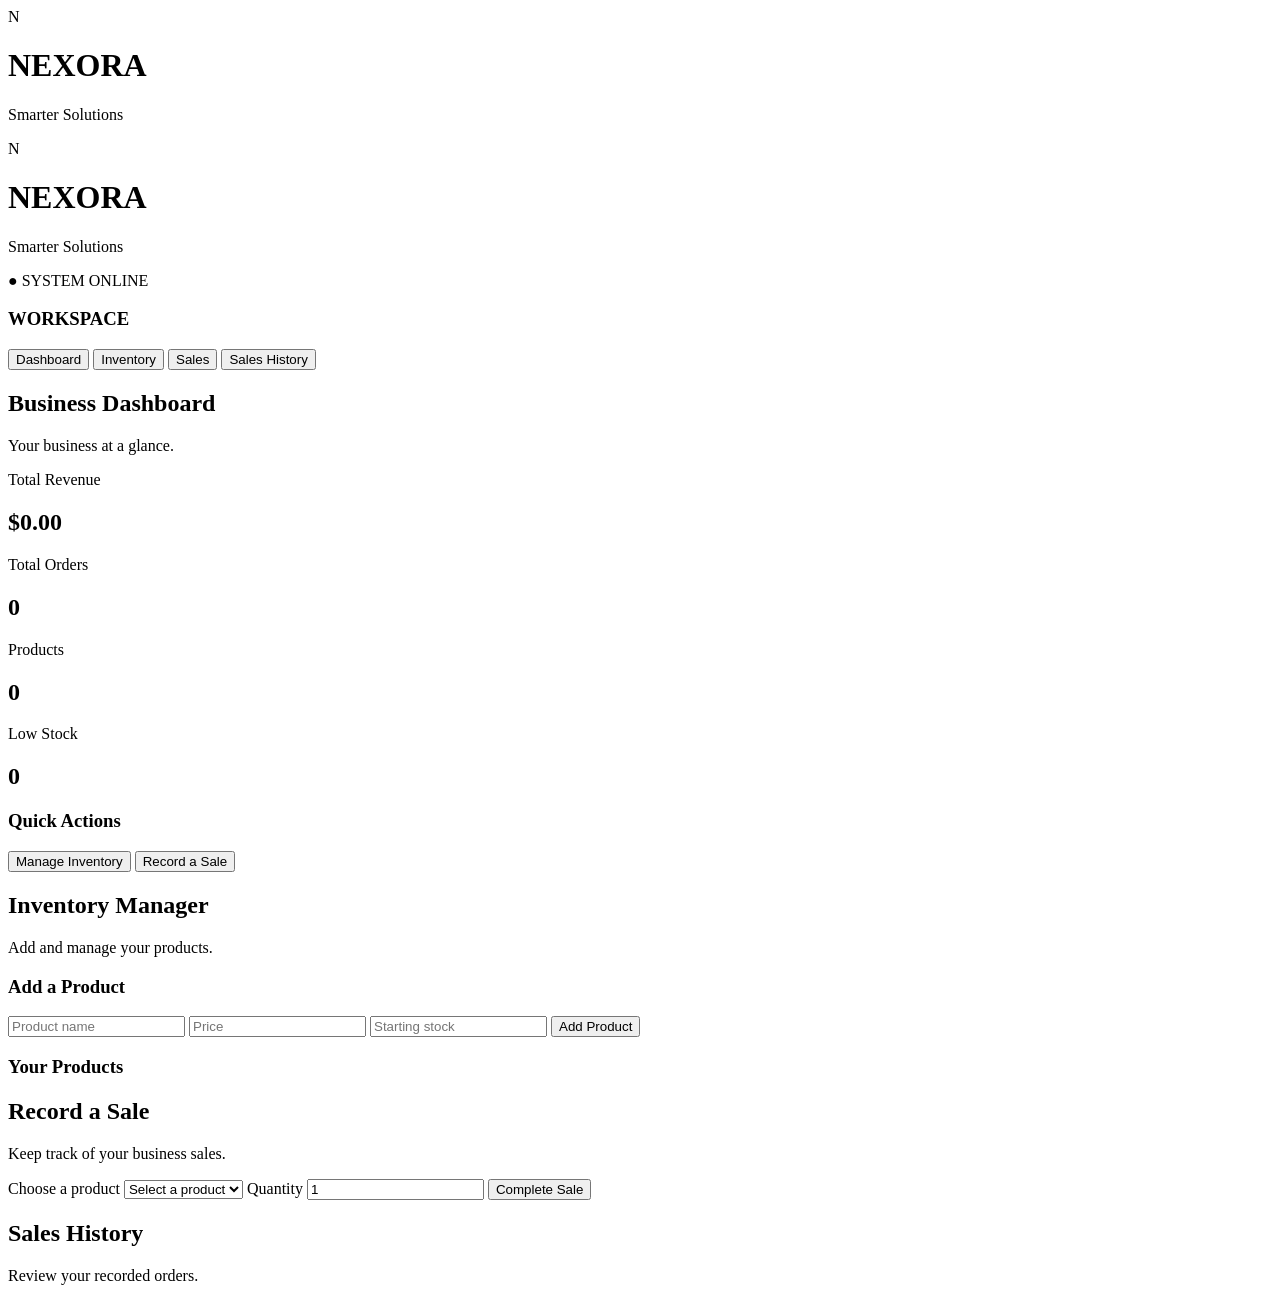
==== index.html @ ad4c7727 "Add initial HTML structure for NEXORA application" ====
<!DOCTYPE html>
<html lang="en">
<head>
  <meta charset="UTF-8">
  <meta name="viewport" content="width=device-width, initial-scale=1.0">
  <title>NEXORA | Smarter Solutions</title>
  <link rel="stylesheet" href="style.css">
</head>
<body>

  <!-- Opening animation -->
  <div id="intro">
    <div class="intro-logo">N</div>
    <h1>NEXORA</h1>
    <p>Smarter Solutions</p>
  </div>

  <!-- Main application -->
  <div id="app">

    <header class="topbar">
      <div class="brand">
        <span class="brand-logo">N</span>
        <div>
          <h1>NEXORA</h1>
          <p>Smarter Solutions</p>
        </div>
      </div>
      <span class="status">● SYSTEM ONLINE</span>
    </header>

    <div class="layout">
      <aside class="sidebar">
        <h3>WORKSPACE</h3>
        <button class="nav-btn active" data-page="dashboard">Dashboard</button>
        <button class="nav-btn" data-page="inventory">Inventory</button>
        <button class="nav-btn" data-page="sales">Sales</button>
        <button class="nav-btn" data-page="history">Sales History</button>
      </aside>

      <main class="content">

        <section id="dashboard" class="page active">
          <h2>Business Dashboard</h2>
          <p class="subtitle">Your business at a glance.</p>

          <div class="stats">
            <div class="stat-card">
              <p>Total Revenue</p>
              <h2 id="totalRevenue">$0.00</h2>
            </div>
            <div class="stat-card">
              <p>Total Orders</p>
              <h2 id="totalOrders">0</h2>
            </div>
            <div class="stat-card">
              <p>Products</p>
              <h2 id="totalProducts">0</h2>
            </div>
            <div class="stat-card">
              <p>Low Stock</p>
              <h2 id="lowStock">0</h2>
            </div>
          </div>

          <div class="panel">
            <h3>Quick Actions</h3>
            <div class="actions">
              <button class="primary-btn" data-go="inventory">Manage Inventory</button>
              <button class="primary-btn" data-go="sales">Record a Sale</button>
            </div>
          </div>
        </section>

        <section id="inventory" class="page">
          <h2>Inventory Manager</h2>
          <p class="subtitle">Add and manage your products.</p>

          <div class="panel">
            <h3>Add a Product</h3>
            <form id="productForm">
              <input id="productName" type="text" placeholder="Product name" required>
              <input id="productPrice" type="number" min="0.01" step="0.01" placeholder="Price" required>
              <input id="productStock" type="number" min="0" step="1" placeholder="Starting stock" required>
              <button class="primary-btn" type="submit">Add Product</button>
            </form>
          </div>

          <div class="panel">
            <h3>Your Products</h3>
            <div id="productList"></div>
          </div>
        </section>

        <section id="sales" class="page">
          <h2>Record a Sale</h2>
          <p class="subtitle">Keep track of your business sales.</p>

          <div class="panel">
            <form id="saleForm">
              <label for="saleProduct">Choose a product</label>
              <select id="saleProduct" required>
                <option value="">Select a product</option>
              </select>

              <label for="saleQuantity">Quantity</label>
              <input id="saleQuantity" type="number" min="1" step="1" value="1" required>

              <button class="primary-btn" type="submit">Complete Sale</button>
            </form>
            <p id="saleMessage"></p>
          </div>
        </section>

        <section id="history" class="page">
          <h2>Sales History</h2>
          <p class="subtitle">Review your recorded orders.</p>
          <div class="panel">
            <div id="salesHistory"></div>
          </div>
        </section>

      </main>
    </div>
  </div>

  <script src="script.js"></script>
</body>
</html>
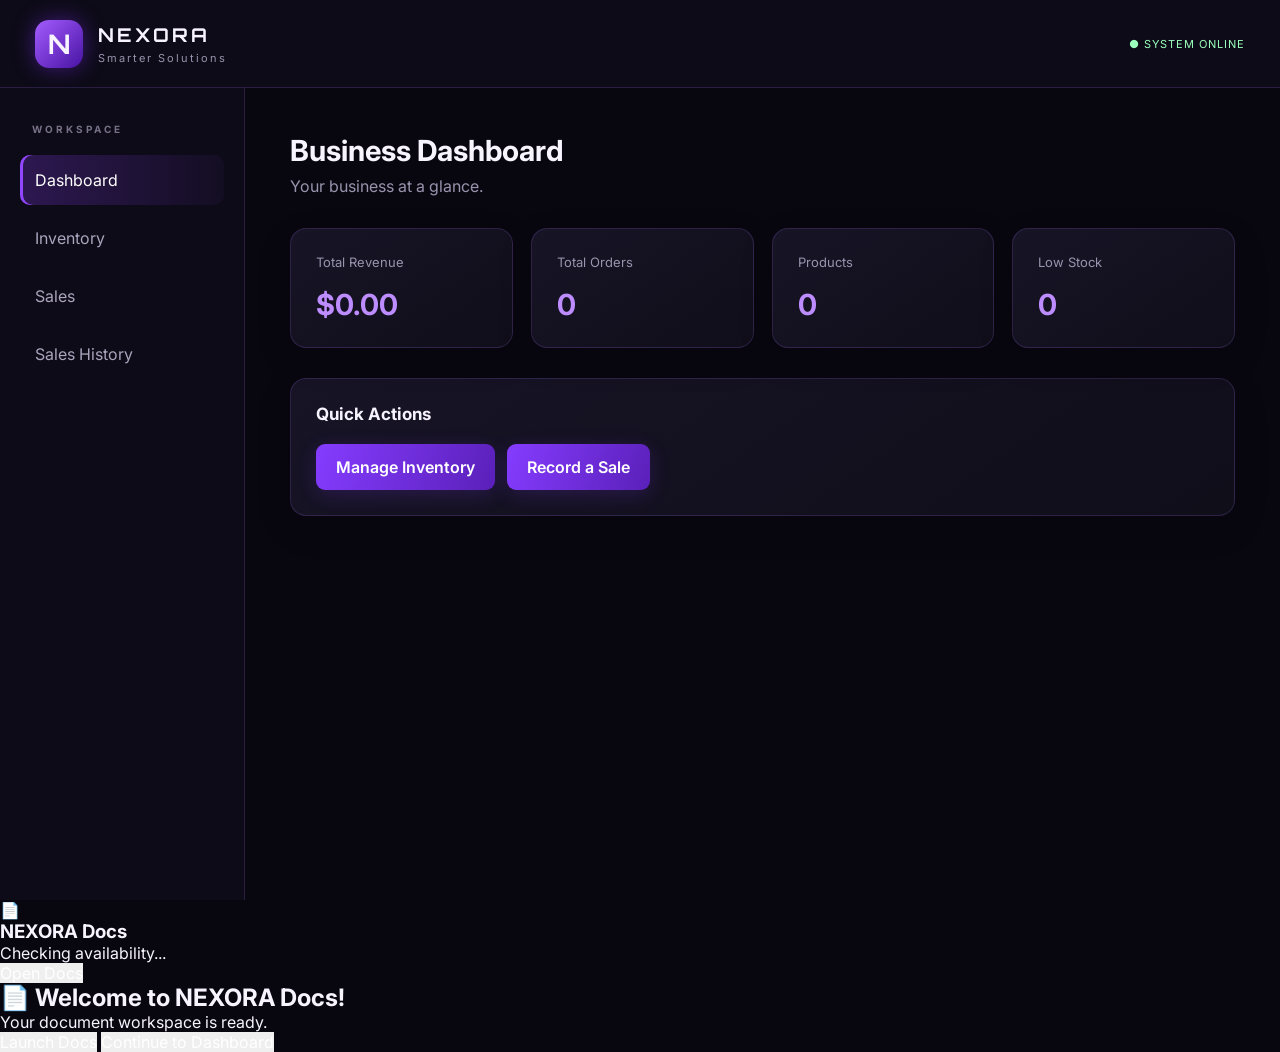
==== commit 5cf768da: "Add NEXORA Docs app card and welcome popup Added NEXORA Docs app card and welcome popup to index.htm" ====
--- a/index.html
+++ b/index.html
@@ -128,3 +128,23 @@
   <script src="script.js"></script>
 </body>
 </html>
+<!-- NEXORA DOCS APP -->
+<div class="app-card" id="docsCard">
+    <div class="app-icon">📄</div>
+    <h3>NEXORA Docs</h3>
+    <p id="docsStatus">Checking availability...</p>
+
+    <button id="docsButton" onclick="openDocs()">
+        Open Docs
+    </button>
+</div>
+
+<!-- DOCS WELCOME POPUP -->
+<div id="docsWelcome" class="docs-modal">
+    <div class="docs-modal-content">
+        <h2>📄 Welcome to NEXORA Docs!</h2>
+        <p>Your document workspace is ready.</p>
+        <button onclick="openDocs()">Launch Docs</button>
+        <button onclick="closeDocsPopup()">Continue to Dashboard</button>
+    </div>
+</div>
--- a/style.css
+++ b/style.css
@@ -0,0 +1,375 @@
+
+@import url('https://fonts.googleapis.com/css2?family=Orbitron:wght@500;600;700;800&family=Inter:wght@400;500;600;700&display=swap');
+
+:root {
+  --background: #080710;
+  --surface: #11101d;
+  --surface-light: #19172a;
+  --purple: #9147ff;
+  --purple-light: #bd8cff;
+  --text: #f7f3ff;
+  --muted: #9993ad;
+  --border: rgba(174, 117, 255, 0.18);
+}
+
+* {
+  box-sizing: border-box;
+  margin: 0;
+  padding: 0;
+}
+
+body {
+  background: var(--background);
+  color: var(--text);
+  font-family: 'Inter', sans-serif;
+  min-height: 100vh;
+}
+
+button, input, select {
+  font: inherit;
+}
+
+button {
+  cursor: pointer;
+  color: white;
+  border: none;
+}
+
+#intro {
+  position: fixed;
+  inset: 0;
+  z-index: 1000;
+  display: flex;
+  flex-direction: column;
+  align-items: center;
+  justify-content: center;
+  background: #05040b;
+  animation: introFade 2.8s forwards;
+}
+
+.intro-logo {
+  width: 105px;
+  height: 105px;
+  display: grid;
+  place-items: center;
+  font: 800 68px 'Orbitron', sans-serif;
+  color: white;
+  border: 2px solid var(--purple);
+  border-radius: 28px;
+  background: linear-gradient(145deg, #38205d, #100b1d);
+  box-shadow: 0 0 25px var(--purple), 0 0 75px #742cff;
+  animation: logoMove 2s ease-in-out;
+}
+
+#intro h1 {
+  margin-top: 28px;
+  font: 800 38px 'Orbitron', sans-serif;
+  letter-spacing: 9px;
+  animation: textAppear 1.4s ease;
+}
+
+#intro p {
+  color: var(--purple-light);
+  margin-top: 12px;
+  letter-spacing: 5px;
+  animation: textAppear 1.8s ease;
+}
+
+@keyframes logoMove {
+  0% { transform: scale(.5) rotate(-25deg); opacity: 0; }
+  55% { transform: scale(1.12) rotate(8deg); opacity: 1; }
+  100% { transform: scale(1) rotate(0); }
+}
+
+@keyframes textAppear {
+  from { opacity: 0; transform: translateY(15px); }
+  to { opacity: 1; transform: translateY(0); }
+}
+
+@keyframes introFade {
+  0%, 75% { opacity: 1; visibility: visible; }
+  100% { opacity: 0; visibility: hidden; pointer-events: none; }
+}
+
+#app {
+  min-height: 100vh;
+  animation: appAppear .8s ease 2.4s both;
+}
+
+@keyframes appAppear {
+  from { opacity: 0; transform: translateY(12px); }
+  to { opacity: 1; transform: translateY(0); }
+}
+
+.topbar {
+  height: 88px;
+  padding: 0 35px;
+  display: flex;
+  align-items: center;
+  justify-content: space-between;
+  background: #0d0b17;
+  border-bottom: 1px solid var(--border);
+}
+
+.brand {
+  display: flex;
+  align-items: center;
+  gap: 15px;
+}
+
+.brand-logo {
+  width: 48px;
+  height: 48px;
+  display: grid;
+  place-items: center;
+  border-radius: 14px;
+  font: 700 27px 'Orbitron', sans-serif;
+  background: linear-gradient(135deg, #a45cff, #4813a3);
+  box-shadow: 0 0 22px #812eff70;
+}
+
+.brand h1 {
+  font: 700 19px 'Orbitron', sans-serif;
+  letter-spacing: 3px;
+}
+
+.brand p {
+  color: var(--muted);
+  font-size: 11px;
+  letter-spacing: 2px;
+  margin-top: 4px;
+}
+
+.status {
+  color: #9bffbd;
+  font-size: 11px;
+  letter-spacing: 1px;
+}
+
+.layout {
+  display: flex;
+  min-height: calc(100vh - 88px);
+}
+
+.sidebar {
+  width: 245px;
+  flex-shrink: 0;
+  padding: 35px 20px;
+  background: #0d0b17;
+  border-right: 1px solid var(--border);
+}
+
+.sidebar h3 {
+  color: #777087;
+  font-size: 10px;
+  letter-spacing: 3px;
+  margin: 0 0 20px 12px;
+}
+
+.nav-btn {
+  width: 100%;
+  text-align: left;
+  padding: 15px;
+  margin-bottom: 8px;
+  border-radius: 10px;
+  background: transparent;
+  color: #aaa4bd;
+  transition: .2s;
+}
+
+.nav-btn:hover,
+.nav-btn.active {
+  color: white;
+  background: linear-gradient(90deg, #7534cf50, #7534cf10);
+  box-shadow: inset 3px 0 var(--purple);
+}
+
+.content {
+  flex: 1;
+  padding: 45px;
+  max-width: 1500px;
+}
+
+.page {
+  display: none;
+}
+
+.page.active {
+  display: block;
+  animation: pageIn .35s ease;
+}
+
+@keyframes pageIn {
+  from { opacity: 0; transform: translateY(8px); }
+  to { opacity: 1; transform: translateY(0); }
+}
+
+.content h2 {
+  font-size: 29px;
+  font-weight: 700;
+}
+
+.subtitle {
+  color: var(--muted);
+  margin-top: 8px;
+  margin-bottom: 32px;
+}
+
+.stats {
+  display: grid;
+  grid-template-columns: repeat(4, minmax(0, 1fr));
+  gap: 18px;
+  margin-bottom: 30px;
+}
+
+.stat-card, .panel {
+  background: linear-gradient(145deg, #171426, #100e19);
+  border: 1px solid var(--border);
+  border-radius: 16px;
+  padding: 25px;
+  box-shadow: 0 12px 35px #00000020;
+}
+
+.stat-card p {
+  color: var(--muted);
+  font-size: 13px;
+}
+
+.stat-card h2 {
+  color: var(--purple-light);
+  font-size: 29px;
+  margin-top: 17px;
+}
+
+.panel {
+  margin-bottom: 25px;
+}
+
+.panel h3 {
+  font-size: 17px;
+  margin-bottom: 20px;
+}
+
+.actions {
+  display: flex;
+  flex-wrap: wrap;
+  gap: 12px;
+}
+
+.primary-btn {
+  padding: 13px 20px;
+  border-radius: 9px;
+  font-weight: 600;
+  background: linear-gradient(110deg, #853cff, #5a20b9);
+  box-shadow: 0 5px 20px #843cff30;
+  transition: .2s;
+}
+
+.primary-btn:hover {
+  transform: translateY(-2px);
+  box-shadow: 0 7px 25px #843cff70;
+}
+
+input, select {
+  width: 100%;
+  display: block;
+  margin: 10px 0 17px;
+  padding: 14px;
+  border-radius: 9px;
+  color: white;
+  background: #0c0a15;
+  border: 1px solid var(--border);
+  outline: none;
+}
+
+input:focus, select:focus {
+  border-color: var(--purple);
+  box-shadow: 0 0 0 3px #9147ff20;
+}
+
+label {
+  color: var(--muted);
+  font-size: 13px;
+}
+
+.product-row, .sale-row {
+  display: flex;
+  align-items: center;
+  justify-content: space-between;
+  gap: 12px;
+  padding: 15px 0;
+  border-bottom: 1px solid var(--border);
+}
+
+.product-row:last-child, .sale-row:last-child {
+  border-bottom: none;
+}
+
+.delete-btn {
+  padding: 8px 12px;
+  border-radius: 7px;
+  background: #a82e4b;
+}
+
+#saleMessage {
+  color: var(--purple-light);
+  margin-top: 15px;
+}
+
+@media (max-width: 900px) {
+  .stats {
+    grid-template-columns: repeat(2, minmax(0, 1fr));
+  }
+
+  .content {
+    padding: 25px;
+  }
+}
+
+@media (max-width: 600px) {
+  .topbar {
+    padding: 0 15px;
+  }
+
+  .status {
+    display: none;
+  }
+
+  .layout {
+    flex-direction: column;
+  }
+
+  .sidebar {
+    width: 100%;
+    padding: 15px;
+    display: flex;
+    flex-wrap: wrap;
+    gap: 6px;
+  }
+
+  .sidebar h3 {
+    width: 100%;
+  }
+
+  .nav-btn {
+    width: auto;
+    margin: 0;
+  }
+
+  .stats {
+    grid-template-columns: 1fr 1fr;
+    gap: 10px;
+  }
+
+  .stat-card {
+    padding: 17px;
+  }
+
+  .stat-card h2 {
+    font-size: 22px;
+  }
+
+  .content {
+    padding: 20px 15px;
+  }
+}
